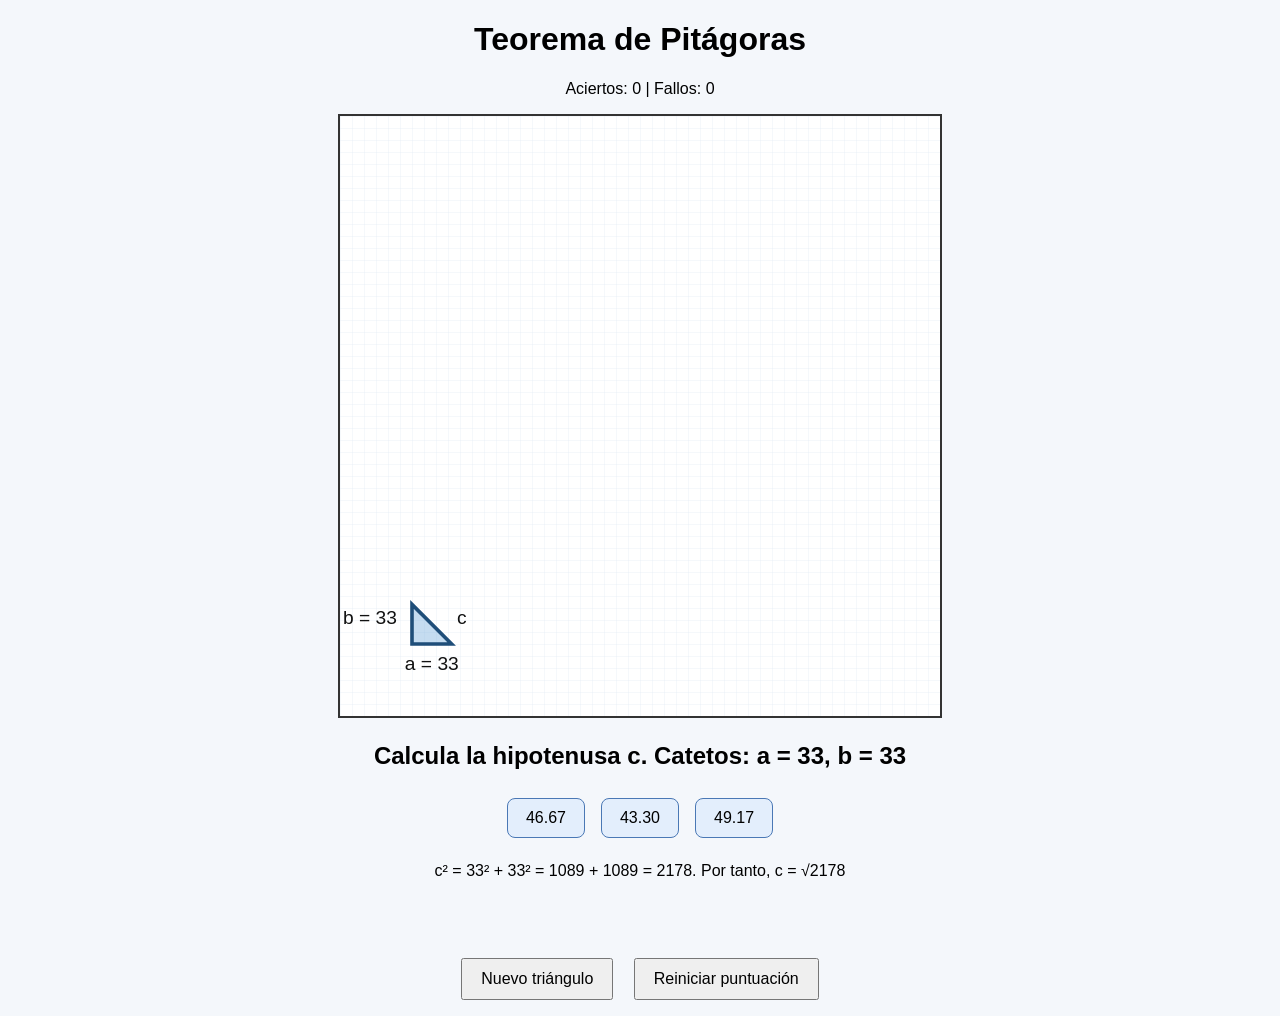
==== index.html @ 34b8004b "Create index.html" ====
<!DOCTYPE html>
<html lang="es">
<head>
<meta charset="UTF-8">
<title>Pitágoras interactivo</title>
<style>
body{
  font-family: Arial, sans-serif;
  background:#f4f7fb;
  text-align:center;
}
.container{
  max-width:900px;
  margin:auto;
}
svg{
  background:white;
  border:2px solid #333;
}
button{
  margin:8px;
  padding:10px 18px;
  font-size:16px;
  cursor:pointer;
}
.option{
  background:#e3eefc;
  border:1px solid #4a78b5;
  border-radius:8px;
}
.correct{background:#b8f2c2;}
.wrong{background:#f7b7b7;}
#feedback{
  font-size:20px;
  font-weight:bold;
  min-height:30px;
}
</style>
</head>
<body>

<div class="container">
  <h1>Teorema de Pitágoras</h1>

  <p>Aciertos: <span id="hits">0</span> | Fallos: <span id="fails">0</span></p>

  <svg id="canvas" width="600" height="600" viewBox="0 0 500 500"></svg>

  <h2 id="question"></h2>

  <div id="options"></div>

  <p id="operation"></p>
  <p id="feedback"></p>

  <button onclick="newTriangle()">Nuevo triángulo</button>
  <button onclick="resetScore()">Reiniciar puntuación</button>
</div>

<script>
const svg = document.getElementById("canvas");
const question = document.getElementById("question");
const optionsDiv = document.getElementById("options");
const operation = document.getElementById("operation");
const feedback = document.getElementById("feedback");
const hitsSpan = document.getElementById("hits");
const failsSpan = document.getElementById("fails");

let hits = 0;
let fails = 0;
let correctAnswer = 0;
let answered = false;

function round2(n){
  return Math.round(n * 100) / 100;
}

function format(n){
  return Number.isInteger(n) ? n : n.toFixed(2);
}

function clearSVG(){
  svg.innerHTML = "";
}

function drawGrid(){
  const defs = document.createElementNS("http://www.w3.org/2000/svg", "defs");

  const pattern = document.createElementNS("http://www.w3.org/2000/svg", "pattern");
  pattern.setAttribute("id", "grid");
  pattern.setAttribute("width", "10");
  pattern.setAttribute("height", "10");
  pattern.setAttribute("patternUnits", "userSpaceOnUse");

  const path = document.createElementNS("http://www.w3.org/2000/svg", "path");
  path.setAttribute("d", "M 10 0 L 0 0 0 10");
  path.setAttribute("fill", "none");
  path.setAttribute("stroke", "#dce6f2");
  path.setAttribute("stroke-width", "0.5");

  pattern.appendChild(path);
  defs.appendChild(pattern);
  svg.appendChild(defs);

  const rect = document.createElementNS("http://www.w3.org/2000/svg", "rect");
  rect.setAttribute("width", "500");
  rect.setAttribute("height", "500");
  rect.setAttribute("fill", "url(#grid)");
  svg.appendChild(rect);
}

function drawTriangle(a, b){
  const margin = 60;

  const scale = Math.min(
    350 / Math.max(a, b),
    1
  );

  const A = {x: margin, y: 440};
  const B = {x: margin + a * scale, y: 440};
  const C = {x: margin, y: 440 - b * scale};

  const polygon = document.createElementNS("http://www.w3.org/2000/svg", "polygon");
  polygon.setAttribute("points", `${A.x},${A.y} ${B.x},${B.y} ${C.x},${C.y}`);
  polygon.setAttribute("fill", "rgba(91, 155, 213, 0.35)");
  polygon.setAttribute("stroke", "#1f4e79");
  polygon.setAttribute("stroke-width", "3");
  svg.appendChild(polygon);

  drawLabel((A.x+B.x)/2, A.y+22, "a = " + a);
  drawLabel(A.x-35, (A.y+C.y)/2, "b = " + b);
  drawLabel((B.x+C.x)/2+25, (B.y+C.y)/2, "c");
}

function drawLabel(x, y, text){
  const label = document.createElementNS("http://www.w3.org/2000/svg", "text");
  label.setAttribute("x", x);
  label.setAttribute("y", y);
  label.setAttribute("font-size", "16");
  label.setAttribute("text-anchor", "middle");
  label.setAttribute("fill", "#111");
  label.textContent = text;
  svg.appendChild(label);
}

function shuffle(array){
  return array.sort(() => Math.random() - 0.5);
}

function generateOptions(correct){
  let options = [correct];

  while(options.length < 3){
    let variation = round2(correct + (Math.random() * 10 - 5));
    if(variation > 0 && !options.includes(variation)){
      options.push(variation);
    }
  }

  return shuffle(options);
}

function newTriangle(){
  answered = false;
  feedback.textContent = "";
  optionsDiv.innerHTML = "";
  operation.textContent = "";

  clearSVG();
  drawGrid();

  const a = Math.floor(Math.random() * 30) + 5;
  const b = Math.floor(Math.random() * 30) + 5;
  const c = round2(Math.sqrt(a*a + b*b));

  const unknown = ["a", "b", "c"][Math.floor(Math.random() * 3)];

  let knownA = a;
  let knownB = b;

  if(unknown === "c"){
    correctAnswer = c;
    question.textContent = `Calcula la hipotenusa c. Catetos: a = ${a}, b = ${b}`;
    operation.textContent = `c² = ${a}² + ${b}² = ${a*a} + ${b*b} = ${a*a+b*b}. Por tanto, c = √${a*a+b*b}`;
  } else if(unknown === "a"){
    correctAnswer = round2(Math.sqrt(c*c - b*b));
    question.textContent = `Calcula el cateto a. Hipotenusa: c = ${format(c)}, cateto b = ${b}`;
    operation.textContent = `a² = c² - b² = ${format(c)}² - ${b}²`;
    knownA = "?";
  } else {
    correctAnswer = round2(Math.sqrt(c*c - a*a));
    question.textContent = `Calcula el cateto b. Hipotenusa: c = ${format(c)}, cateto a = ${a}`;
    operation.textContent = `b² = c² - a² = ${format(c)}² - ${a}²`;
    knownB = "?";
  }

  drawTriangle(a, b);

  const options = generateOptions(correctAnswer);

  options.forEach(opt => {
    const btn = document.createElement("button");
    btn.className = "option";
    btn.textContent = format(opt);
    btn.onclick = () => checkAnswer(btn, opt);
    optionsDiv.appendChild(btn);
  });
}

function checkAnswer(button, value){
  if(answered) return;
  answered = true;

  const buttons = document.querySelectorAll(".option");

  buttons.forEach(btn => {
    if(Number(btn.textContent) === correctAnswer){
      btn.classList.add("correct");
    }
  });

  if(value === correctAnswer){
    hits++;
    feedback.textContent = "Correcto.";
    button.classList.add("correct");
  } else {
    fails++;
    feedback.textContent = `Incorrecto. La respuesta correcta era ${format(correctAnswer)}.`;
    button.classList.add("wrong");
  }

  hitsSpan.textContent = hits;
  failsSpan.textContent = fails;

  setTimeout(newTriangle, 2500);
}

function resetScore(){
  hits = 0;
  fails = 0;
  hitsSpan.textContent = hits;
  failsSpan.textContent = fails;
}

newTriangle();
</script>

</body>
</html>
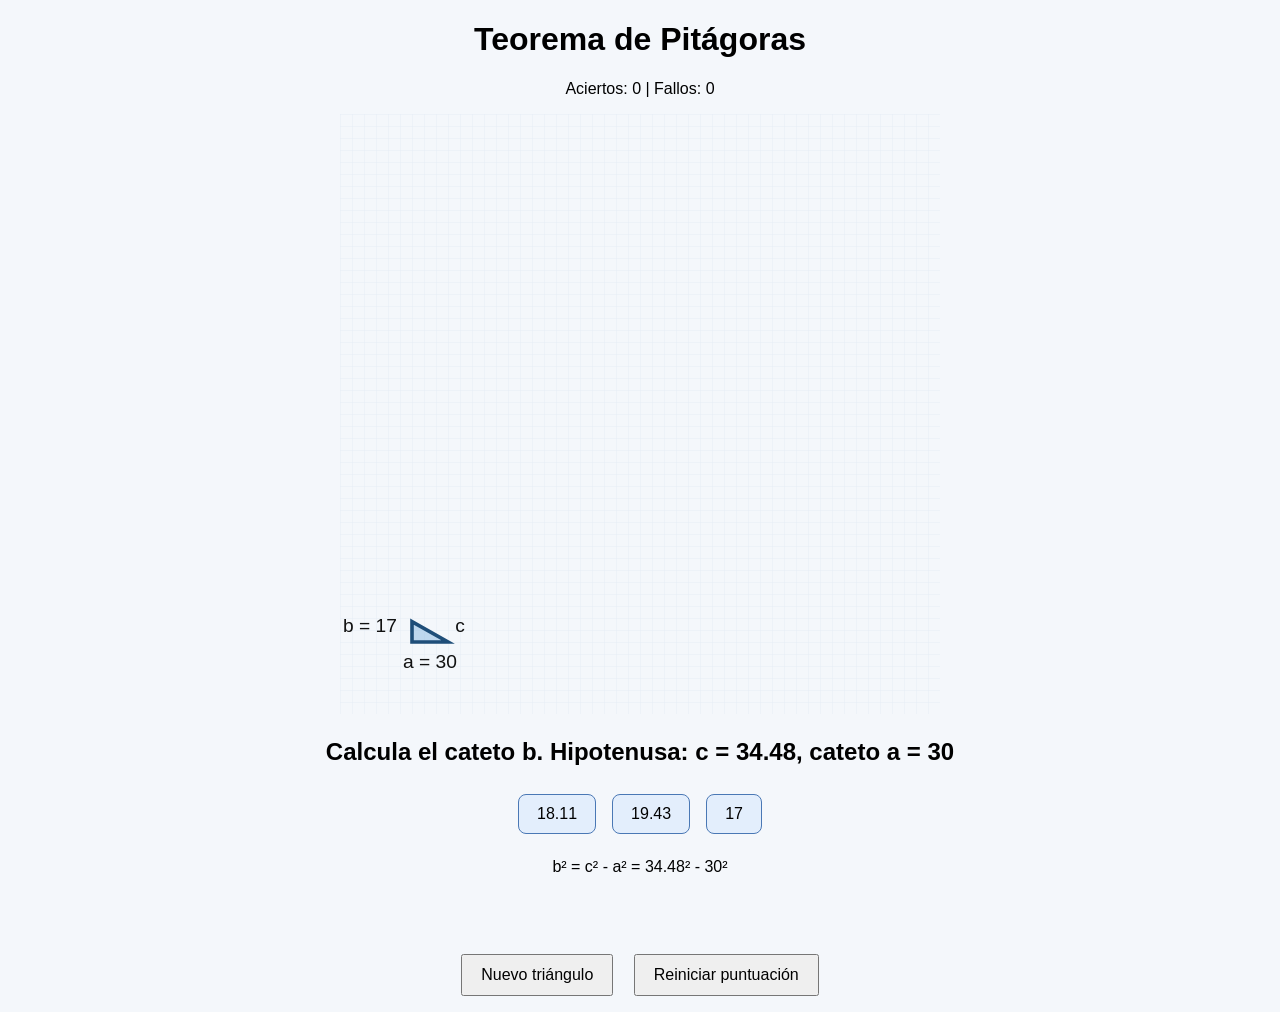
==== commit 10eb4f40: "Update index.html" ====
--- a/index.html
+++ b/index.html
@@ -12,7 +12,136 @@
 .container{
   max-width:900px;
   margin:auto;
-}
+}<!DOCTYPE html>
+
+<html lang="es">
+<head>
+    <meta charset="UTF-8">
+    <meta name="viewport" content="width=device-width, initial-scale=1.0">
+    <title>Pitágoras Hacker Edition</title>
+    <link rel="stylesheet" href="style.css">
+</head>
+<body>
+
+<div class="matrix-background"></div>
+
+<div class="container">
+
+```
+<header>
+    <h1>⚡ PITÁGORAS HACKER EDITION ⚡</h1>
+    <p>Modo Automático</p>
+</header>
+
+<canvas
+    id="gridCanvas"
+    width="500"
+    height="500">
+</canvas>
+
+<section class="panel">
+
+    <div class="stats">
+
+        <div class="stat-box">
+            <span>Pregunta</span>
+            <strong id="round">1</strong>
+        </div>
+
+        <div class="stat-box">
+            <span>Nivel</span>
+            <strong id="level">1</strong>
+        </div>
+
+        <div class="stat-box">
+            <span>Aciertos</span>
+            <strong id="score">0</strong>
+        </div>
+
+    </div>
+
+    <div
+        id="question"
+        class="question">
+        Cargando...
+    </div>
+
+    <div
+        id="options"
+        class="options">
+    </div>
+
+    <div
+        id="feedback"
+        class="feedback">
+    </div>
+
+    <div class="buttons">
+
+        <button id="nextBtn">
+            Siguiente
+        </button>
+
+        <button id="rankingBtn">
+            🏆 Ranking Histórico
+        </button>
+
+    </div>
+
+</section>
+```
+
+</div>
+
+<!-- RANKING -->
+
+<div
+    id="rankingModal"
+    class="modal hidden">
+
+```
+<div class="modal-content">
+
+    <h2>🏆 TOP 19 HISTÓRICO</h2>
+
+    <table class="ranking-table">
+
+        <thead>
+            <tr>
+                <th>#</th>
+                <th>Jugador</th>
+                <th>Puntos</th>
+                <th>Rendimiento</th>
+                <th>Tiempo</th>
+                <th>Fecha</th>
+            </tr>
+        </thead>
+
+        <tbody id="historicRanking">
+        </tbody>
+
+    </table>
+
+    <button
+        type="button"
+        onclick="window.closeRanking()">
+        Cerrar
+    </button>
+
+</div>
+```
+
+</div>
+
+<script src="app.js"></script>
+
+<script>
+    startAutomaticMode();
+</script>
+
+</body>
+</html>
+
 svg{
   background:white;
   border:2px solid #333;
